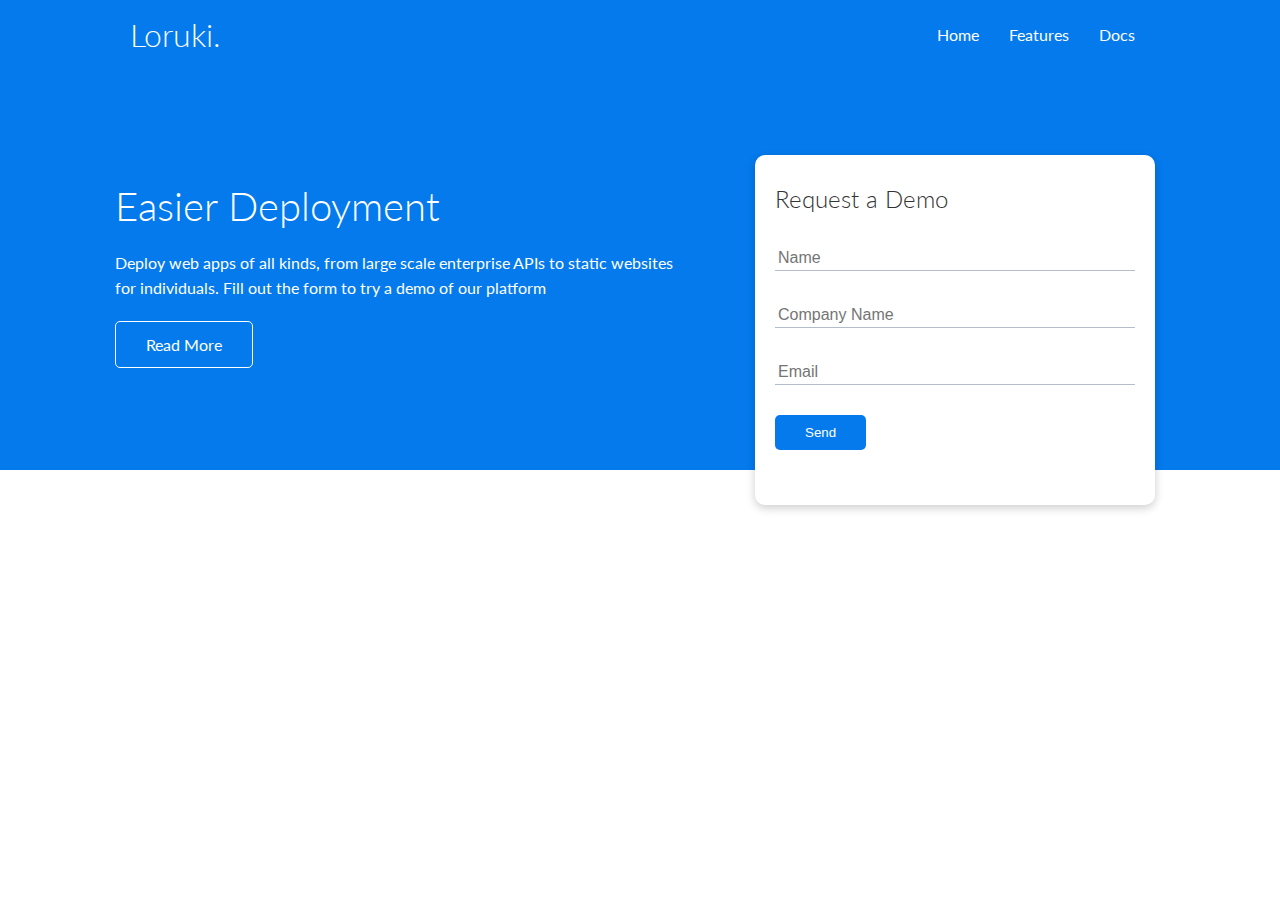
==== Project2 loruki-website-master/index.html @ fe103117 "Add files via upload" ====
<!DOCTYPE html>
<html lang="en">
<head>
    <meta charset="UTF-8">
    <meta http-equiv="X-UA-Compatible" content="IE=edge">
    <meta name="viewport" content="width=device-width, initial-scale=1.0">
    <link rel="stylesheet" href="https://cdnjs.cloudflare.com/ajax/libs/font-awesome/6.3.0/css/all.min.css" integrity="sha512-SzlrxWUlpfuzQ+pcUCosxcglQRNAq/DZjVsC0lE40xsADsfeQoEypE+enwcOiGjk/bSuGGKHEyjSoQ1zVisanQ==" crossorigin="anonymous" referrerpolicy="no-referrer" />
    <link rel="stylesheet" href="css/style.css">
    <title>Loruki | Cloud Hosting for Everyone</title>
</head>
<body>
    <!-- Navbar -->
    <div class="navbar">
        <div class="container flex">
            <h1 class="logo">Loruki.</h1>
            <nav>
                <ul>
                    <li><a href="index.html">Home</a></li>
                    <li><a href="features.html">Features</a></li>
                    <li><a href="docs.html">Docs</a></li>
                </ul>
            </nav>
        </div>
    </div>

    <!-- Showcase -->
    <section class="showcase">
        <div class="container grid">
            <div class="showcase-text">
                <h1>Easier Deployment</h1>
                <p>Deploy web apps of all kinds, from large scale enterprise APIs to static websites for individuals. Fill out the form to try a demo of our platform</p>
                <a href="features.html" class="btn btn-outline">Read More</a>
            </div>

            <div class="showcase-form card">
                <h2>Request a Demo</h2>
                <form>
                    <div class="form-control">
                        <input type="text" name="name" 
                        placeholder="Name" required> 
                    </div>
                    <div class="form-control">
                        <input type="text" name="company" 
                        placeholder="Company Name" required>
                    </div>
                    <div class="form-control">
                        <input type="email" name="email" 
                        placeholder="Email" required>
                    </div>
                    <input type="submit" value="Send" class="btn btn-primary">
                </form>
            </div>

        </div>
    </section>
</body>
</html>
---- Project2 loruki-website-master/css/style.css ----
@import url('https://fonts.googleapis.com/css2?family=Lato:wght@300&display=swap');

:root{
    --primary-color: #047aed;
}

*{
    box-sizing: border-box;
    padding: 0;
    margin: 0;
}

body{
    font-family: 'Lato', sans-serif;
    color: #333;
    line-height: 1.6;
}

ul{
    list-style-type: none;
}

a{
    text-decoration: none;
    color: #333;
}

h1,
h2{
    font-weight: 300;
    line-height: 1.2;
    margin: 10px 0;
}

p{
    margin: 10px 0;
}

img{
    width: 100%;   
}
/* navbar styling */

.navbar{
    background-color: var(--primary-color);
    color: #fff;
    height: 70px;
}

.navbar ul{
    display: flex;
}

.navbar a{
    color: #fff;
    padding: 10px;
    margin: 0 5px;
}

.navbar a:hover{
    border-bottom: 2px #fff solid;
}

.navbar .flex{
    justify-content: space-between;
}


/* showcase */
.showcase{
    height: 400px;
    background-color: var(--primary-color);
    color: #fff;
    position: relative;    
}

.showcase h1{
    font-size: 40px;
}

.showcase p{
    margin: 20px 0;
}

.showcase .grid{
    grid-template-columns: 55% 45%;
    gap: 30px;
    overflow: visible;
}

.showcase-form{
    position: relative;
    top: 60px;
    height: 350px;
    width: 400px;
    padding: 40px;
    z-index: 100;
    justify-self: flex-end;
}

.showcase-form .form-control{
    margin: 30px 0;
}

.showcase-form input[type='text'],
.showcase-form input[type='email']{
    border: 0;
    border-bottom: 1px #b4becb solid ;
    width: 100%;
    padding: 3px;
    font-size: 16px;
}

.showcase-form input:focus{
    outline: none;
}

/* utilities */
.container{
    max-width: 1100px;
    margin: 0 auto;
    overflow: auto;
    padding: 0 40px;
}

.card{
    background-color: #fff;
    color: #333;
    border-radius: 10px;
    box-shadow: 0 3px 10px rgba(0, 0, 0, 0.2);
    padding: 20px;
    margin: 10px;
}

.btn{
    display: inline-block;
    padding: 10px 30px;
    cursor: pointer;
    background: var(--primary-color);
    color: #fff;
    border: none;
    border-radius: 5px;
}

.btn-outline{
    background-color: transparent;
    border: 1px #fff solid;
}

.btn:hover{
    transform: scale(0.98);
}

.flex{
    display: flex;
    justify-content: center;
    align-items: center;
    height: 100%;
}

.grid{
    display: grid;
    grid-template-columns: repeat(2, 1fr);
    gap: 20px;
    justify-content: center;
    align-items: center;
    height: 100%;
}
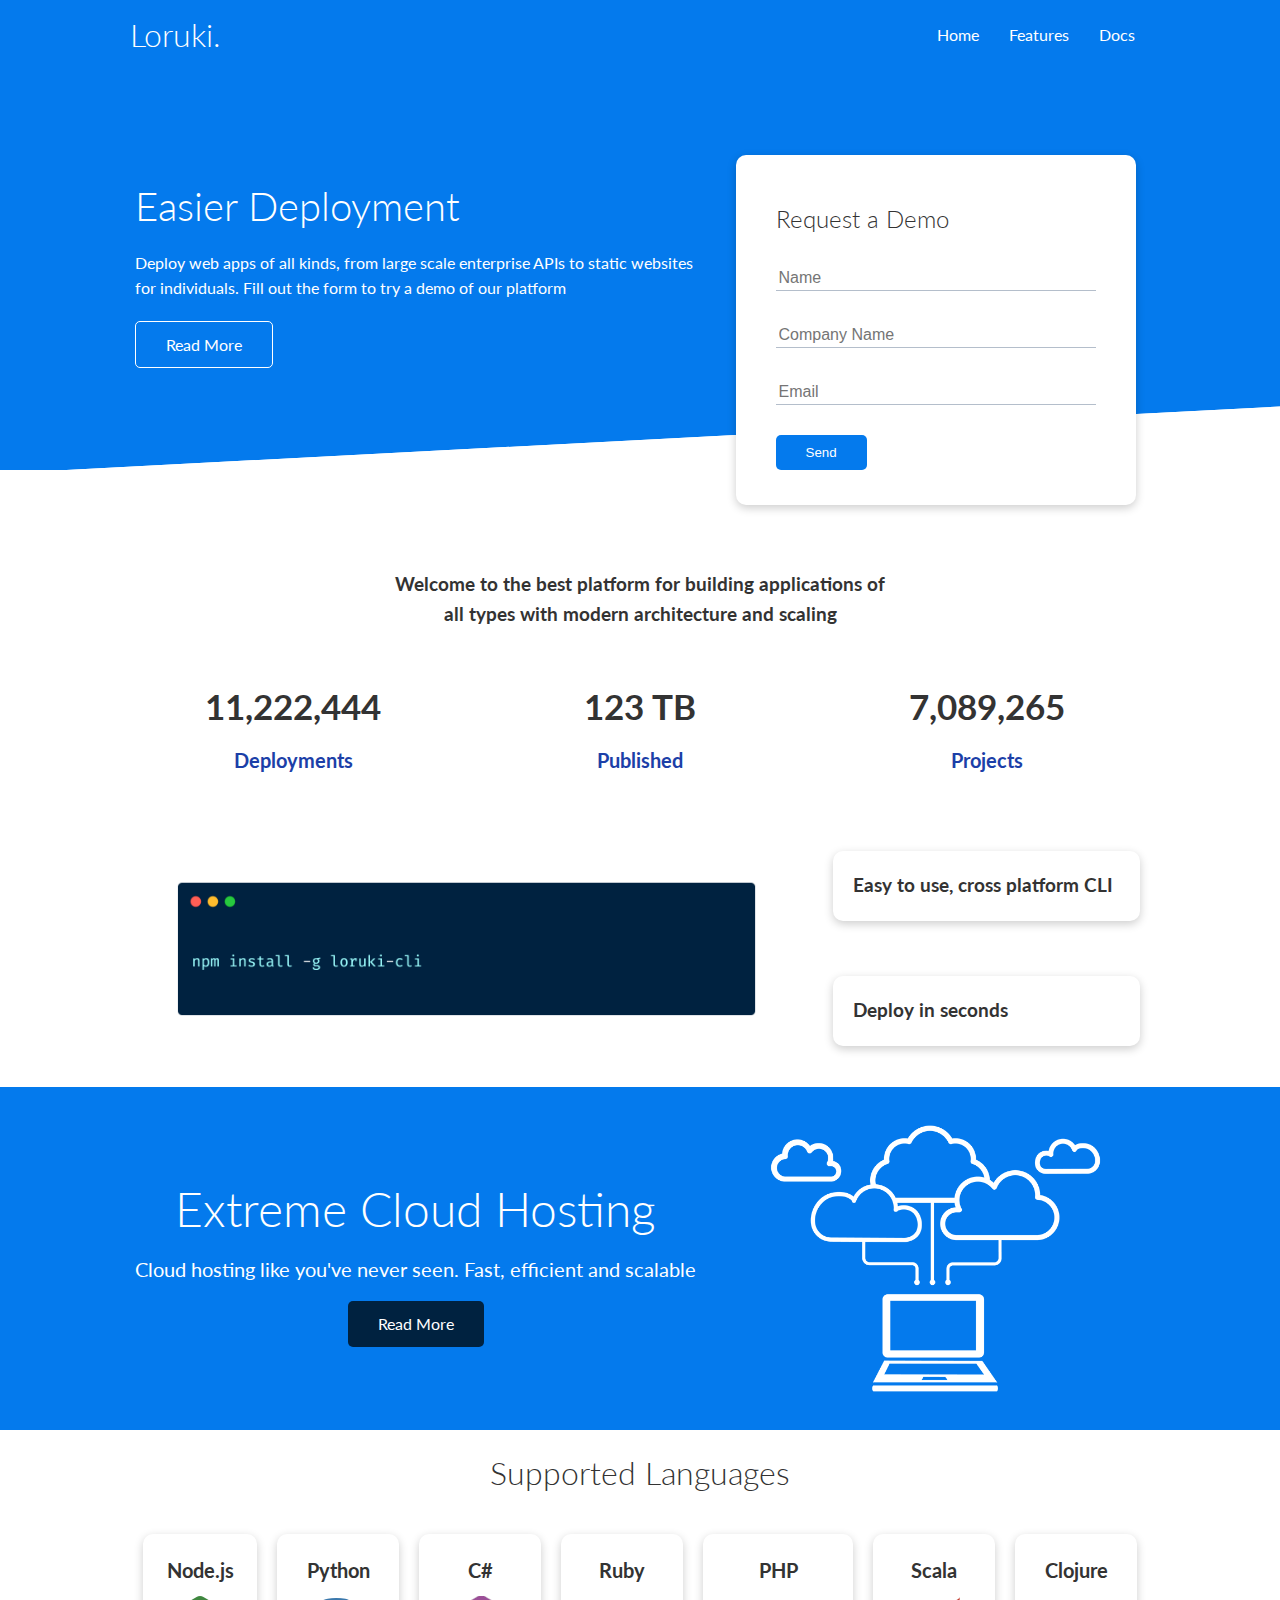
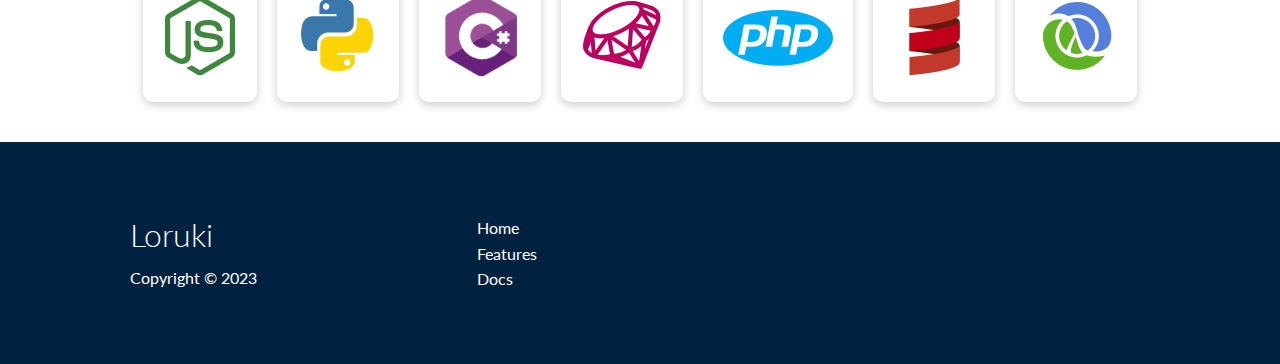
==== commit 06a2a539: "Add files via upload" ====
--- a/Project2 loruki-website-master/index.html
+++ b/Project2 loruki-website-master/index.html
@@ -2,11 +2,11 @@
 <html lang="en">
 <head>
     <meta charset="UTF-8">
-    <meta http-equiv="X-UA-Compatible" content="IE=edge">
     <meta name="viewport" content="width=device-width, initial-scale=1.0">
-    <link rel="stylesheet" href="https://cdnjs.cloudflare.com/ajax/libs/font-awesome/6.3.0/css/all.min.css" integrity="sha512-SzlrxWUlpfuzQ+pcUCosxcglQRNAq/DZjVsC0lE40xsADsfeQoEypE+enwcOiGjk/bSuGGKHEyjSoQ1zVisanQ==" crossorigin="anonymous" referrerpolicy="no-referrer" />
+    <link rel="stylesheet" href="https://cdnjs.cloudflare.com/ajax/libs/font-awesome/5.15.1/css/all.min.css" integrity="sha512-+4zCK9k+qNFUR5X+cKL9EIR+ZOhtIloNl9GIKS57V1MyNsYpYcUrUeQc9vNfzsWfV28IaLL3i96P9sdNyeRssA==" crossorigin="anonymous" />
+    <link rel="stylesheet" href="css/utilities.css">
     <link rel="stylesheet" href="css/style.css">
-    <title>Loruki | Cloud Hosting for Everyone</title>
+    <title>Loruki | Cloud Hosting For Everyone</title>
 </head>
 <body>
     <!-- Navbar -->
@@ -22,7 +22,7 @@
             </nav>
         </div>
     </div>
-
+    
     <!-- Showcase -->
     <section class="showcase">
         <div class="container grid">
@@ -34,24 +34,149 @@
 
             <div class="showcase-form card">
                 <h2>Request a Demo</h2>
-                <form>
+                 <!--  <form name="contact" netlify-honeypot="bot-field" method="POST" data-netlify="true">
+                    <input type="hidden" name="form-name" value="contact">
+                    <p class="hidden">
+                        <label>Don’t fill this out if you're human: <input name="bot-field" /></label>
+                      </p>
                     <div class="form-control">
-                        <input type="text" name="name" 
-                        placeholder="Name" required> 
+                        <input type="text" name="name" placeholder="Name" required>
                     </div>
                     <div class="form-control">
-                        <input type="text" name="company" 
-                        placeholder="Company Name" required>
+                        <input type="text" name="company" placeholder="Company Name" required>
                     </div>
                     <div class="form-control">
-                        <input type="email" name="email" 
-                        placeholder="Email" required>
+                        <input type="email" name="email" placeholder="Email" required>
+                    </div>
+                    <input type="submit" value="Send" class="btn btn-primary">
+                </form> -->
+                 <form>
+                    <div class="form-control">
+                        <input type="text" name="name" placeholder="Name" required>
+                    </div>
+                    <div class="form-control">
+                        <input type="text" name="company" placeholder="Company Name" required>
+                    </div>
+                    <div class="form-control">
+                        <input type="email" name="email" placeholder="Email" required>
                     </div>
                     <input type="submit" value="Send" class="btn btn-primary">
                 </form>
             </div>
-
         </div>
     </section>
+
+    <!-- Stats -->
+    <section class="stats">
+        <div class="container">
+            <h3 class="stats-heading text-center my-1">
+                Welcome to the best platform for building applications of all types with modern architecture and scaling
+            </h3>
+
+            <div class="grid grid-3 text-center my-4">
+                <div>
+                    <i class="fas fa-server fa-3x"></i>
+                    <h3>11,222,444</h3>
+                    <p class="text-secondary">Deployments</p>
+                </div>
+                <div>
+                    <i class="fas fa-upload fa-3x"></i>
+                    <h3>123 TB</h3>
+                    <p class="text-secondary">Published</p>
+                </div>
+                <div>
+                    <i class="fas fa-project-diagram fa-3x"></i>
+                    <h3>7,089,265</h3>
+                    <p class="text-secondary">Projects</p>
+                </div>
+            </div>
+        </div>
+    </section>
+
+    <!-- Cli -->
+    <section class="cli">
+        <div class="container grid">
+            <img src="images/cli.png" alt="">
+            <div class="card">
+                <h3>Easy to use, cross platform CLI</h3>
+            </div>
+            <div class="card">
+                <h3>Deploy in seconds</h3>
+            </div>
+        </div>
+    </section>
+
+    <!-- Cloud -->
+    <section class="cloud bg-primary my-2 py-2">
+        <div class="container grid">
+            <div class="text-center">
+                <h2 class="lg">Extreme Cloud Hosting</h2>
+                <p class="lead my-1">Cloud hosting like you've never seen. Fast, efficient and scalable</p>
+                <a href="features.html" class="btn btn-dark">Read More</a>
+            </div>
+            <img src="images/cloud.png" alt="">
+        </div>
+    </section>
+
+    <!-- Languages -->
+    <section class="languages">
+        <h2 class="md text-center my-2">
+            Supported Languages
+        </h2>
+        <div class="container flex">
+            <div class="card">
+                <h4>Node.js</h4>
+                <img src="images/logos/node.png" alt="">
+            </div>
+            <div class="card">
+                <h4>Python</h4>
+                <img src="images/logos/python.png" alt="">
+              </div>
+              <div class="card">
+                <h4>C#</h4>
+                <img src="images/logos/csharp.png" alt="">
+              </div>
+              <div class="card">
+                <h4>Ruby</h4>
+                <img src="images/logos/ruby.png" alt="">
+              </div>
+              <div class="card">
+                <h4>PHP</h4>
+                <img src="images/logos/php.png" alt="">
+              </div>
+              <div class="card">
+                <h4>Scala</h4>
+                <img src="images/logos/scala.png" alt="">
+              </div>
+              <div class="card">
+                <h4>Clojure</h4>
+                <img src="images/logos/clojure.png" alt="">
+              </div>
+        </div>
+    </section>
+
+    <!-- Footer -->
+    <footer class="footer bg-dark py-5">
+        <div class="container grid grid-3">
+            <div>
+                <h1>Loruki
+                </h1>
+                <p>Copyright &copy; 2023</p>
+            </div>
+            <nav>
+                <ul>
+                    <li><a href="index.html">Home</a></li>
+                    <li><a href="features.html">Features</a></li>
+                    <li><a href="docs.html">Docs</a></li>
+                </ul>
+            </nav>
+            <div class="social">
+                <a href="#"><i class="fab fa-github fa-2x"></i></a>
+                <a href="#"><i class="fab fa-facebook fa-2x"></i></a>
+                <a href="#"><i class="fab fa-instagram fa-2x"></i></a>
+                <a href="#"><i class="fab fa-twitter fa-2x"></i></a>
+            </div>
+        </div>
+    </footer>
 </body>
-</html>+</html>
--- a/Project2 loruki-website-master/css/utilities.css
+++ b/Project2 loruki-website-master/css/utilities.css
@@ -0,0 +1,234 @@
+.container {
+  max-width: 1100px;
+  margin: 0 auto;
+  overflow: auto;
+  padding: 0 40px;
+}
+
+.card {
+  background-color: #fff;
+  color: #333;
+  border-radius: 10px;
+  box-shadow: 0 3px 10px rgba(0, 0, 0, 0.2);
+  padding: 20px;
+  margin: 10px;
+}
+
+.btn {
+  display: inline-block;
+  padding: 10px 30px;
+  cursor: pointer;
+  background: var(--primary-color);
+  color: #fff;
+  border: none;
+  border-radius: 5px;
+}
+
+.btn-outline {
+  background-color: transparent;
+  border: 1px #fff solid;
+}
+
+.btn:hover {
+  transform: scale(0.98);
+}
+
+/* Backgrounds & colored buttons */
+.bg-primary,
+.btn-primary {
+  background-color: var(--primary-color);
+  color: #fff;
+}
+
+.bg-secondary,
+.btn-secondary {
+  background-color: var(--secondary-color);
+  color: #fff;
+}
+
+.bg-dark,
+.btn-dark {
+  background-color: var(--dark-color);
+  color: #fff;
+}
+
+.bg-light,
+.btn-light {
+  background-color: var(--light-color);
+  color: #333;
+}
+
+.bg-primary a,
+.btn-primary a,
+.bg-secondary a,
+.btn-secondary a,
+.bg-dark a,
+.btn-dark a {
+  color: #fff;
+}
+
+/* Text colors */
+.text-primary {
+  color: var(--primary-color);
+}
+
+.text-secondary {
+  color: var(--secondary-color);
+}
+
+.text-dark {
+  color: var(--dark-color);
+}
+
+.text-light {
+  color: var(--light-color);
+}
+
+/* Text sizes */
+.lead {
+  font-size: 20px;
+}
+
+.sm {
+  font-size: 1rem;
+}
+
+.md {
+  font-size: 2rem;
+}
+
+.lg {
+  font-size: 3rem;
+}
+
+.xl {
+  font-size: 4rem;
+}
+
+.text-center {
+  text-align: center;
+}
+
+/* Alert */
+.alert {
+  background-color: var(--light-color);
+  padding: 10px 20px;
+  font-weight: bold;
+  margin: 15px 0;
+}
+
+.alert i {
+  margin-right: 10px;
+}
+
+.alert-success {
+  background-color: var(--success-color);
+  color: #fff;
+}
+
+.alert-error {
+  background-color: var(--error-color);
+  color: #fff;
+}
+
+.flex {
+  display: flex;
+  justify-content: center;
+  align-items: center;
+  height: 100%;
+}
+
+.grid {
+  display: grid;
+  grid-template-columns: repeat(2, 1fr);
+  gap: 20px;
+  justify-content: center;
+  align-items: center;
+  height: 100%;
+}
+
+.grid-3 {
+  grid-template-columns: repeat(3, 1fr);
+}
+
+/* Margin */
+.my-1 {
+  margin: 1rem 0;
+}
+
+.my-2 {
+  margin: 1.5rem 0;
+}
+
+.my-3 {
+  margin: 2rem 0;
+}
+
+.my-4 {
+  margin: 3rem 0;
+}
+
+.my-5 {
+  margin: 4rem 0;
+}
+
+.m-1 {
+  margin: 1rem;
+}
+
+.m-2 {
+  margin: 1.5rem;
+}
+
+.m-3 {
+  margin: 2rem;
+}
+
+.m-4 {
+  margin: 3rem;
+}
+
+.m-5 {
+  margin: 4rem;
+}
+
+/* Padding */
+.py-1 {
+  padding: 1rem 0;
+}
+
+.py-2 {
+  padding: 1.5rem 0;
+}
+
+.py-3 {
+  padding: 2rem 0;
+}
+
+.py-4 {
+  padding: 3rem 0;
+}
+
+.py-5 {
+  padding: 4rem 0;
+}
+
+.p-1 {
+  padding: 1rem;
+}
+
+.p-2 {
+  padding: 1.5rem;
+}
+
+.p-3 {
+  padding: 2rem;
+}
+
+.p-4 {
+  padding: 3rem;
+}
+
+.p-5 {
+  padding: 4rem;
+}
--- a/Project2 loruki-website-master/css/style.css
+++ b/Project2 loruki-website-master/css/style.css
@@ -1,168 +1,392 @@
 @import url('https://fonts.googleapis.com/css2?family=Lato:wght@300&display=swap');
 
-:root{
-    --primary-color: #047aed;
-}
-
-*{
-    box-sizing: border-box;
-    padding: 0;
-    margin: 0;
-}
-
-body{
-    font-family: 'Lato', sans-serif;
-    color: #333;
-    line-height: 1.6;
-}
-
-ul{
-    list-style-type: none;
-}
-
-a{
-    text-decoration: none;
-    color: #333;
+:root {
+  --primary-color: #047aed;
+  --secondary-color: #1c3fa8;
+  --dark-color: #002240;
+  --light-color: #f4f4f4;
+  --success-color: #5cb85c;
+  --error-color: #d9534f;
+}
+
+* {
+  box-sizing: border-box;
+  padding: 0;
+  margin: 0;
+}
+
+body {
+  font-family: 'Lato', sans-serif;
+  color: #333;
+  line-height: 1.6;
+}
+
+ul {
+  list-style-type: none;
+}
+
+a {
+  text-decoration: none;
+  color: #333;
 }
 
 h1,
-h2{
-    font-weight: 300;
-    line-height: 1.2;
-    margin: 10px 0;
-}
-
-p{
-    margin: 10px 0;
-}
-
-img{
-    width: 100%;   
-}
-/* navbar styling */
-
-.navbar{
-    background-color: var(--primary-color);
-    color: #fff;
-    height: 70px;
-}
-
-.navbar ul{
-    display: flex;
-}
-
-.navbar a{
-    color: #fff;
+h2 {
+  font-weight: 300;
+  line-height: 1.2;
+  margin: 10px 0;
+}
+
+p {
+  margin: 10px 0;
+}
+
+img {
+  width: 100%;
+}
+
+code,
+pre {
+  background: #333;
+  color: #fff;
+  padding: 10px;
+}
+
+.hidden {
+  visibility: hidden;
+  height: 0;
+}
+
+/* Navbar */
+.navbar {
+  background-color: var(--primary-color);
+  color: #fff;
+  height: 70px;
+}
+
+.navbar ul {
+  display: flex;
+}
+
+.navbar a {
+  color: #fff;
+  padding: 10px;
+  margin: 0 5px;
+}
+
+.navbar a:hover {
+  border-bottom: 2px #fff solid;
+}
+
+.navbar .flex {
+  justify-content: space-between;
+}
+
+/* Showcase */
+.showcase {
+  height: 400px;
+  background-color: var(--primary-color);
+  color: #fff;
+  position: relative;
+}
+
+.showcase h1 {
+  font-size: 40px;
+}
+
+.showcase p {
+  margin: 20px 0;
+}
+
+.showcase .grid {
+  overflow: visible;
+  grid-template-columns: 55% auto;
+  gap: 30px;
+}
+
+.showcase-text {
+  animation: slideInFromLeft 1s ease-in;
+}
+
+.showcase-form {
+  position: relative;
+  top: 60px;
+  height: 350px;
+  width: 400px;
+  padding: 40px;
+  z-index: 100;
+  justify-self: flex-end;
+  animation: slideInFromRight 1s ease-in;
+}
+
+.showcase-form .form-control {
+  margin: 30px 0;
+}
+
+.showcase-form input[type='text'],
+.showcase-form input[type='email'] {
+  border: 0;
+  border-bottom: 1px solid #b4becb;
+  width: 100%;
+  padding: 3px;
+  font-size: 16px;
+}
+
+.showcase-form input:focus {
+  outline: none;
+}
+
+.showcase::before,
+.showcase::after {
+  content: '';
+  position: absolute;
+  height: 100px;
+  bottom: -70px;
+  right: 0;
+  left: 0;
+  background: #fff;
+  transform: skewY(-3deg);
+  -webkit-transform: skewY(-3deg);
+  -moz-transform: skewY(-3deg);
+  -ms-transform: skewY(-3deg);
+}
+
+/* Stats */
+.stats {
+  padding-top: 100px;
+  animation: slideInFromBottom 1s ease-in;
+}
+
+.stats-heading {
+  max-width: 500px;
+  margin: auto;
+}
+
+.stats .grid h3 {
+  font-size: 35px;
+}
+
+.stats .grid p {
+  font-size: 20px;
+  font-weight: bold;
+}
+
+/* Cli */
+.cli .grid {
+  grid-template-columns: repeat(3, 1fr);
+  grid-template-rows: repeat(2, 1fr);
+}
+
+.cli .grid > *:first-child {
+  grid-column: 1 / span 2;
+  grid-row: 1 / span 2;
+}
+
+/* Cloud */
+.cloud .grid {
+  grid-template-columns: 4fr 3fr;
+}
+
+/* Languages */
+
+.languages .flex {
+  flex-wrap: wrap;
+}
+
+.languages .card {
+  text-align: center;
+  margin: 18px 10px 40px;
+  transition: transform 0.2s ease-in;
+}
+
+.languages .card h4 {
+  font-size: 20px;
+  margin-bottom: 10px;
+}
+
+.languages .card:hover {
+  transform: translateY(-15px);
+}
+
+/* Features */
+.features-head img,
+.docs-head img {
+  width: 200px;
+  justify-self: flex-end;
+}
+
+.features-sub-head img {
+  width: 300px;
+  justify-self: flex-end;
+}
+
+.features-main .card > i {
+  margin-right: 20px;
+}
+
+.features-main .grid {
+  padding: 30px;
+}
+
+.features-main .grid > *:first-child {
+  grid-column: 1 / span 3;
+}
+
+.features-main .grid > *:nth-child(2) {
+  grid-column: 1 / span 2;
+}
+
+/* Docs */
+.docs-main h3 {
+  margin: 20px 0;
+}
+
+.docs-main .grid {
+  grid-template-columns: 1fr 2fr;
+  align-items: flex-start;
+}
+
+.docs-main nav li {
+  font-size: 17px;
+  padding-bottom: 5px;
+  margin-bottom: 5px;
+  border-bottom: 1px #ccc solid;
+}
+
+.docs-main a:hover {
+  font-weight: bold;
+}
+
+/* Footer */
+.footer .social a {
+  margin: 0 10px;
+}
+
+.fa-github:hover {
+  color: #000000;
+}
+
+.fa-facebook:hover {
+  color: #1773EA;
+}
+
+.fa-instagram:hover {
+  color: #B32E87;
+}
+
+.fa-twitter:hover {
+  color: #1C9CEA;
+}
+
+/* Animations */
+@keyframes slideInFromLeft {
+  0% {
+    transform: translateX(-100%);
+  }
+
+  100% {
+    transform: translateX(0);
+  }
+}
+
+@keyframes slideInFromRight {
+  0% {
+    transform: translateX(100%);
+  }
+
+  100% {
+    transform: translateX(0);
+  }
+}
+
+@keyframes slideInFromTop {
+  0% {
+    transform: translateY(-100%);
+  }
+
+  100% {
+    transform: translateX(0);
+  }
+}
+
+@keyframes slideInFromBottom {
+  0% {
+    transform: translateY(100%);
+  }
+
+  100% {
+    transform: translateX(0);
+  }
+}
+
+/* Tablets and under */
+@media (max-width: 768px) {
+  .grid,
+  .showcase .grid,
+  .stats .grid,
+  .cli .grid,
+  .cloud .grid,
+  .features-main .grid,
+  .docs-main .grid {
+    grid-template-columns: 1fr;
+    grid-template-rows: 1fr;
+  }
+
+  .showcase {
+    height: auto;
+  }
+
+  .showcase-text {
+    text-align: center;
+    margin-top: 40px;
+    animation: slideInFromTop 1s ease-in;
+  }
+
+  .showcase-form {
+    justify-self: center;
+    margin: auto;
+    animation: slideInFromBottom 1s ease-in;
+  }
+
+  .cli .grid > *:first-child {
+    grid-column: 1;
+    grid-row: 1;
+  }
+
+  .features-head,
+  .features-sub-head,
+  .docs-head {
+    text-align: center;
+  }
+
+  .features-head img,
+  .features-sub-head img,
+  .docs-head img {
+    justify-self: center;
+  }
+
+  .features-main .grid > *:first-child,
+  .features-main .grid > *:nth-child(2) {
+    grid-column: 1;
+  }
+}
+
+/* Mobile */
+@media (max-width: 500px) {
+  .navbar {
+    height: 110px;
+  }
+
+  .navbar .flex {
+    flex-direction: column;
+  }
+
+  .navbar ul {
     padding: 10px;
-    margin: 0 5px;
-}
-
-.navbar a:hover{
-    border-bottom: 2px #fff solid;
-}
-
-.navbar .flex{
-    justify-content: space-between;
-}
-
-
-/* showcase */
-.showcase{
-    height: 400px;
-    background-color: var(--primary-color);
-    color: #fff;
-    position: relative;    
-}
-
-.showcase h1{
-    font-size: 40px;
-}
-
-.showcase p{
-    margin: 20px 0;
-}
-
-.showcase .grid{
-    grid-template-columns: 55% 45%;
-    gap: 30px;
-    overflow: visible;
-}
-
-.showcase-form{
-    position: relative;
-    top: 60px;
-    height: 350px;
-    width: 400px;
-    padding: 40px;
-    z-index: 100;
-    justify-self: flex-end;
-}
-
-.showcase-form .form-control{
-    margin: 30px 0;
-}
-
-.showcase-form input[type='text'],
-.showcase-form input[type='email']{
-    border: 0;
-    border-bottom: 1px #b4becb solid ;
-    width: 100%;
-    padding: 3px;
-    font-size: 16px;
-}
-
-.showcase-form input:focus{
-    outline: none;
-}
-
-/* utilities */
-.container{
-    max-width: 1100px;
-    margin: 0 auto;
-    overflow: auto;
-    padding: 0 40px;
-}
-
-.card{
-    background-color: #fff;
-    color: #333;
-    border-radius: 10px;
-    box-shadow: 0 3px 10px rgba(0, 0, 0, 0.2);
-    padding: 20px;
-    margin: 10px;
-}
-
-.btn{
-    display: inline-block;
-    padding: 10px 30px;
-    cursor: pointer;
-    background: var(--primary-color);
-    color: #fff;
-    border: none;
-    border-radius: 5px;
-}
-
-.btn-outline{
-    background-color: transparent;
-    border: 1px #fff solid;
-}
-
-.btn:hover{
-    transform: scale(0.98);
-}
-
-.flex{
-    display: flex;
-    justify-content: center;
-    align-items: center;
-    height: 100%;
-}
-
-.grid{
-    display: grid;
-    grid-template-columns: repeat(2, 1fr);
-    gap: 20px;
-    justify-content: center;
-    align-items: center;
-    height: 100%;
-}
+    background-color: rgba(0, 0, 0, 0.1);
+  }
+  
+  .showcase-form {
+    width: 300px;
+  }
+}
